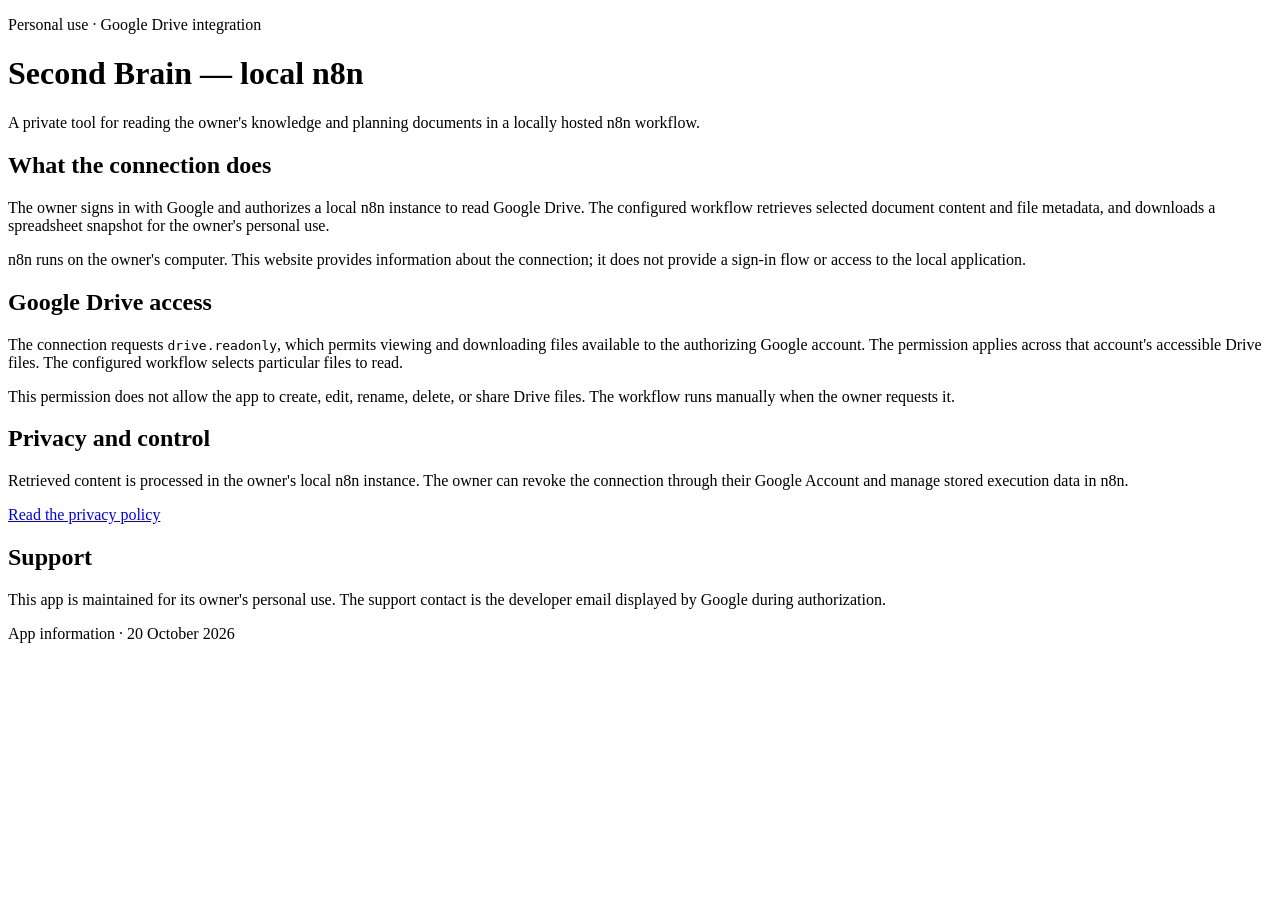
==== index.html @ babe05d2 "Create index.html" ====
<!doctype html>
<html lang="en">
<head>
  <meta charset="utf-8">
  <meta name="viewport" content="width=device-width,initial-scale=1">
  <meta name="robots" content="noindex,nofollow">
  <meta name="description" content="Information about Second Brain — local n8n, a personal Google Drive connection.">
  <title>Second Brain — local n8n</title>
  <link rel="stylesheet" href="style.css">
</head>
<body>
  <main>
    <p class="eyebrow">Personal use · Google Drive integration</p>
    <h1>Second Brain — local n8n</h1>
    <p class="lead">A private tool for reading the owner's knowledge and planning documents in a locally hosted n8n workflow.</p>
    <section aria-labelledby="purpose">
      <h2 id="purpose">What the connection does</h2>
      <p>The owner signs in with Google and authorizes a local n8n instance to read Google Drive. The configured workflow retrieves selected document content and file metadata, and downloads a spreadsheet snapshot for the owner's personal use.</p>
      <p>n8n runs on the owner's computer. This website provides information about the connection; it does not provide a sign-in flow or access to the local application.</p>
    </section>
    <section aria-labelledby="access">
      <h2 id="access">Google Drive access</h2>
      <p>The connection requests <code>drive.readonly</code>, which permits viewing and downloading files available to the authorizing Google account. The permission applies across that account's accessible Drive files. The configured workflow selects particular files to read.</p>
      <p>This permission does not allow the app to create, edit, rename, delete, or share Drive files. The workflow runs manually when the owner requests it.</p>
    </section>
    <section aria-labelledby="privacy">
      <h2 id="privacy">Privacy and control</h2>
      <p>Retrieved content is processed in the owner's local n8n instance. The owner can revoke the connection through their Google Account and manage stored execution data in n8n.</p>
      <p><a href="privacy.html">Read the privacy policy</a></p>
    </section>
    <section aria-labelledby="contact">
      <h2 id="contact">Support</h2>
      <p>This app is maintained for its owner's personal use. The support contact is the developer email displayed by Google during authorization.</p>
    </section>
    <footer>App information · 20 October 2026</footer>
  </main>
</body>
</html>
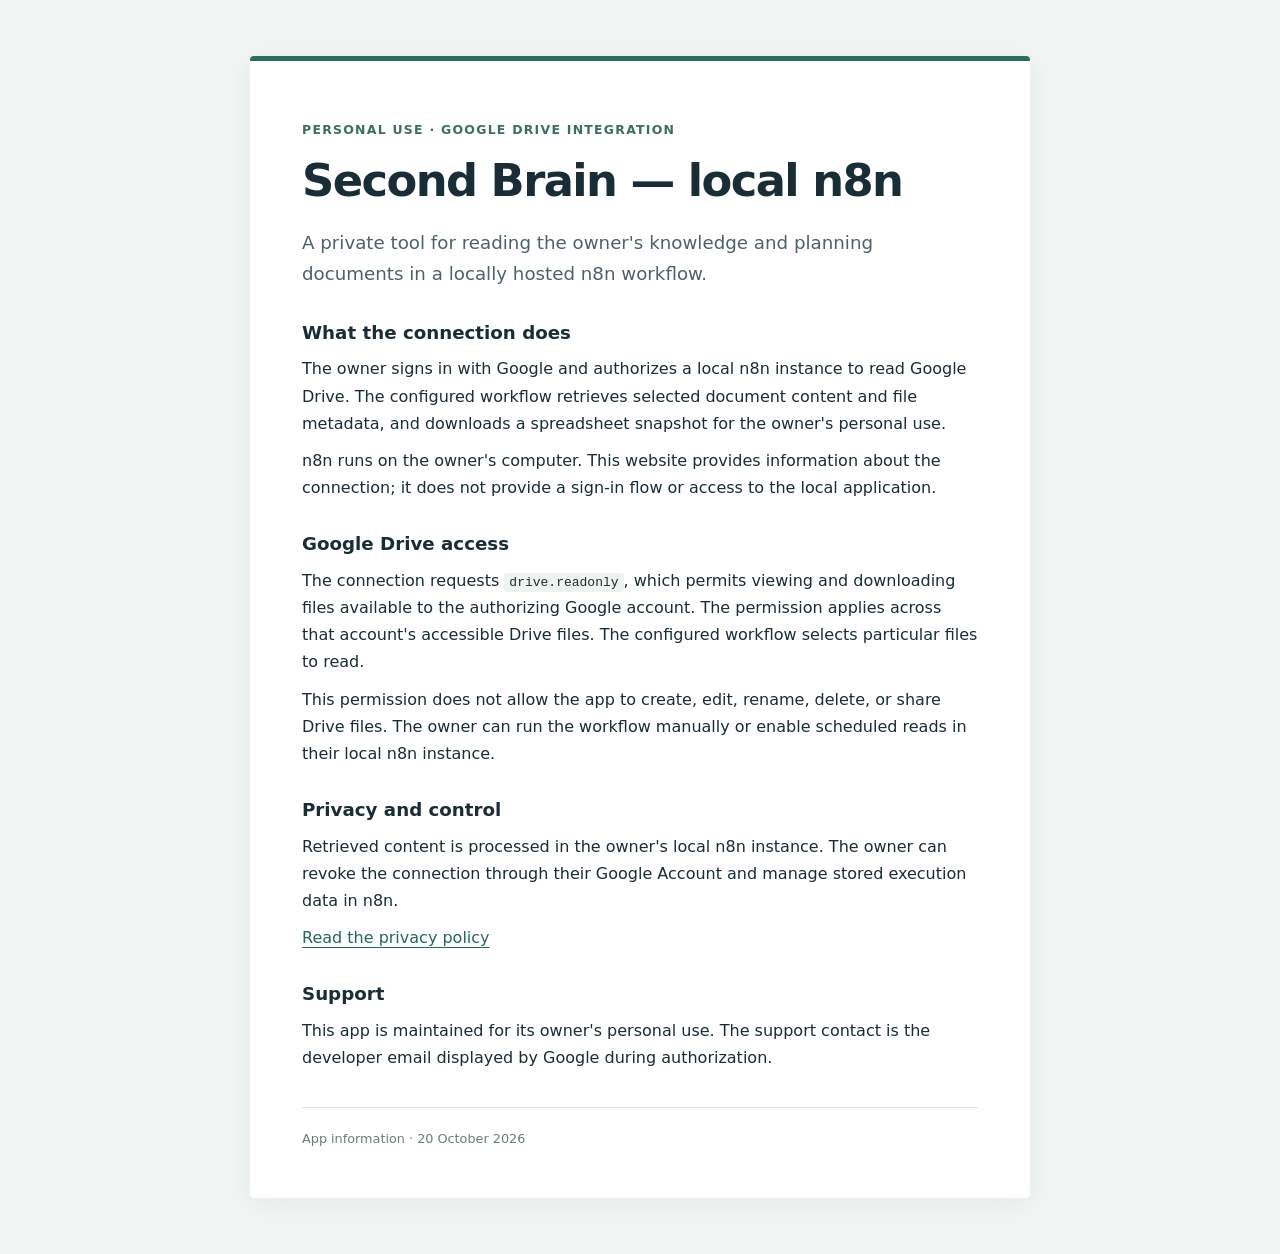
==== commit 4bca5347: "Describe owner-configured scheduled reads" ====
--- a/index.html
+++ b/index.html
@@ -21,7 +21,7 @@
     <section aria-labelledby="access">
       <h2 id="access">Google Drive access</h2>
       <p>The connection requests <code>drive.readonly</code>, which permits viewing and downloading files available to the authorizing Google account. The permission applies across that account's accessible Drive files. The configured workflow selects particular files to read.</p>
-      <p>This permission does not allow the app to create, edit, rename, delete, or share Drive files. The workflow runs manually when the owner requests it.</p>
+      <p>This permission does not allow the app to create, edit, rename, delete, or share Drive files. The owner can run the workflow manually or enable scheduled reads in their local n8n instance.</p>
     </section>
     <section aria-labelledby="privacy">
       <h2 id="privacy">Privacy and control</h2>
--- a/style.css
+++ b/style.css
@@ -0,0 +1,16 @@
+:root { color-scheme: light; font-family: system-ui, -apple-system, "Segoe UI", sans-serif; color: #182d35; background: #f1f5f3; }
+* { box-sizing: border-box; }
+body { margin: 0; line-height: 1.7; }
+main { max-width: 780px; margin: 56px auto; padding: 48px 52px; background: #fff; border-top: 5px solid #2c6f62; border-radius: 4px; box-shadow: 0 5px 30px #193c3210; }
+.eyebrow { color: #3c6f63; font-size: .78rem; font-weight: 700; letter-spacing: .1em; text-transform: uppercase; }
+h1 { margin: 14px 0 20px; font-size: clamp(2rem, 4vw, 2.8rem); line-height: 1.2; letter-spacing: -.035em; }
+h2 { margin: 0 0 8px; font-size: 1.14rem; line-height: 1.4; }
+.lead { font-size: 1.14rem; color: #4d6268; }
+section { margin-top: 30px; }
+p { margin: 10px 0; }
+a { color: #22695a; text-underline-offset: 4px; }
+a:focus-visible { outline: 3px solid #e2ae44; outline-offset: 4px; }
+code { padding: 2px 5px; border-radius: 3px; background: #edf4f0; overflow-wrap: anywhere; }
+nav { margin-bottom: 26px; font-size: .9rem; }
+footer { margin-top: 36px; padding-top: 20px; border-top: 1px solid #dee8e2; color: #6b7c7c; font-size: .8rem; }
+@media (max-width: 680px) { main { margin: 16px; padding: 28px 24px; } }
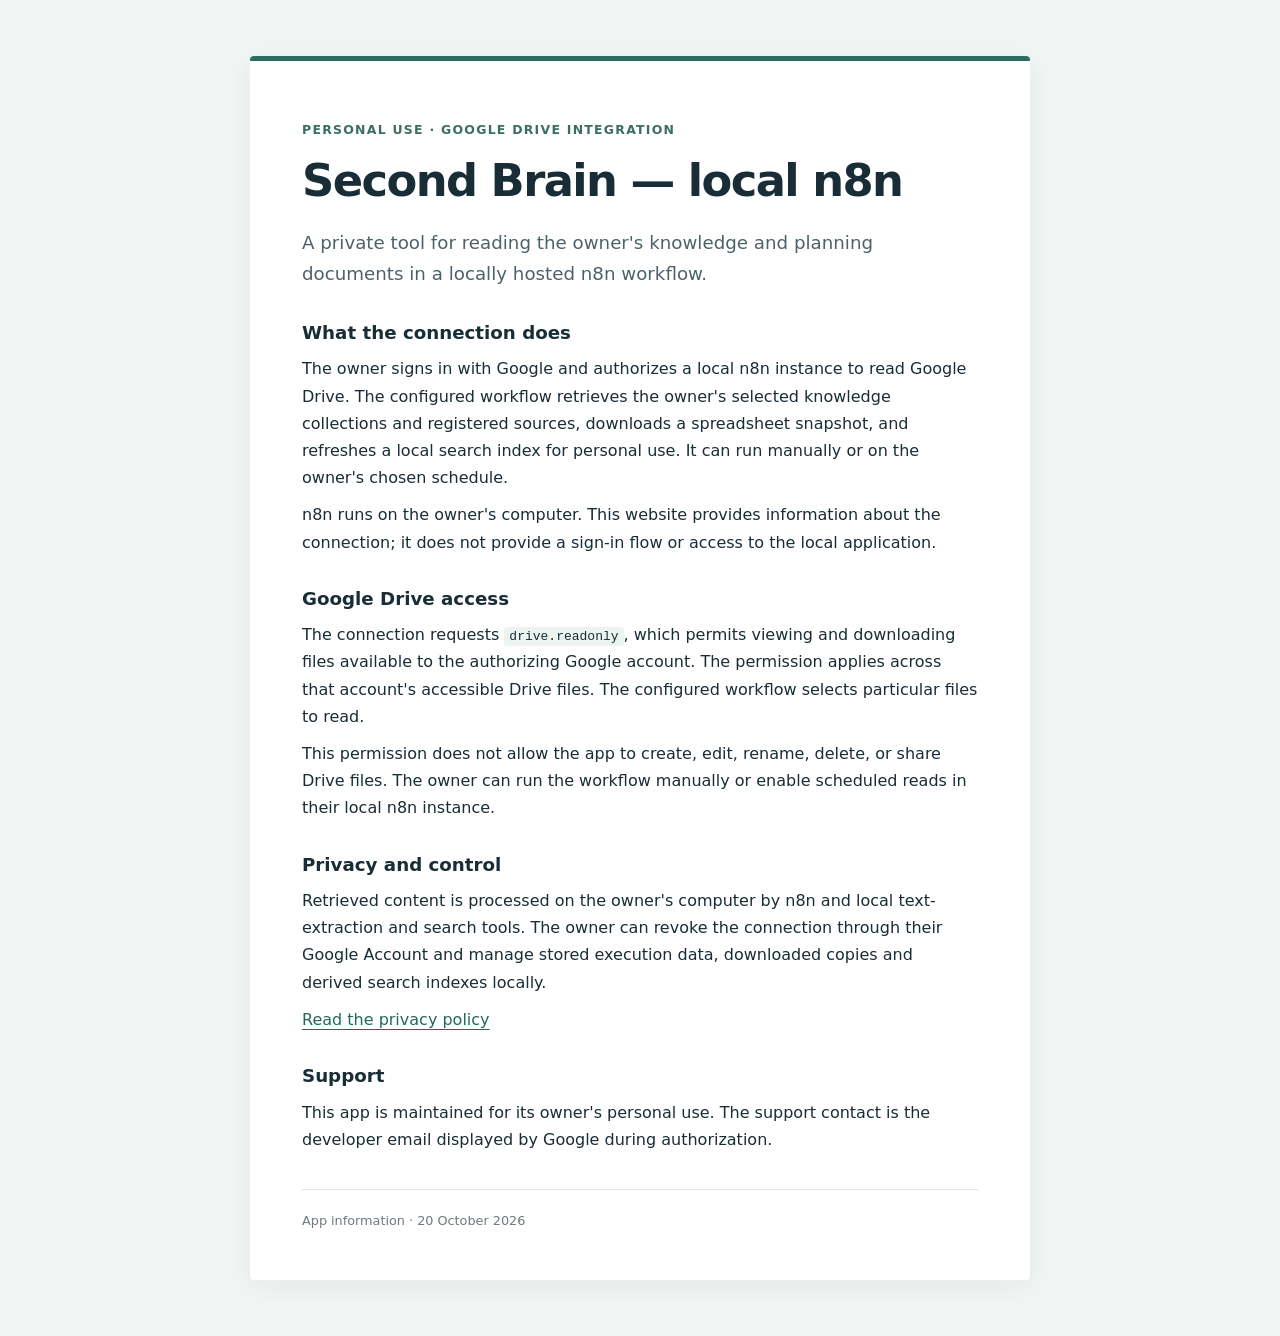
==== commit d026e334: "Describe owner-authorized local search refresh" ====
--- a/index.html
+++ b/index.html
@@ -15,7 +15,7 @@
     <p class="lead">A private tool for reading the owner's knowledge and planning documents in a locally hosted n8n workflow.</p>
     <section aria-labelledby="purpose">
       <h2 id="purpose">What the connection does</h2>
-      <p>The owner signs in with Google and authorizes a local n8n instance to read Google Drive. The configured workflow retrieves selected document content and file metadata, and downloads a spreadsheet snapshot for the owner's personal use.</p>
+      <p>The owner signs in with Google and authorizes a local n8n instance to read Google Drive. The configured workflow retrieves the owner's selected knowledge collections and registered sources, downloads a spreadsheet snapshot, and refreshes a local search index for personal use. It can run manually or on the owner's chosen schedule.</p>
       <p>n8n runs on the owner's computer. This website provides information about the connection; it does not provide a sign-in flow or access to the local application.</p>
     </section>
     <section aria-labelledby="access">
@@ -25,7 +25,7 @@
     </section>
     <section aria-labelledby="privacy">
       <h2 id="privacy">Privacy and control</h2>
-      <p>Retrieved content is processed in the owner's local n8n instance. The owner can revoke the connection through their Google Account and manage stored execution data in n8n.</p>
+      <p>Retrieved content is processed on the owner's computer by n8n and local text-extraction and search tools. The owner can revoke the connection through their Google Account and manage stored execution data, downloaded copies and derived search indexes locally.</p>
       <p><a href="privacy.html">Read the privacy policy</a></p>
     </section>
     <section aria-labelledby="contact">
